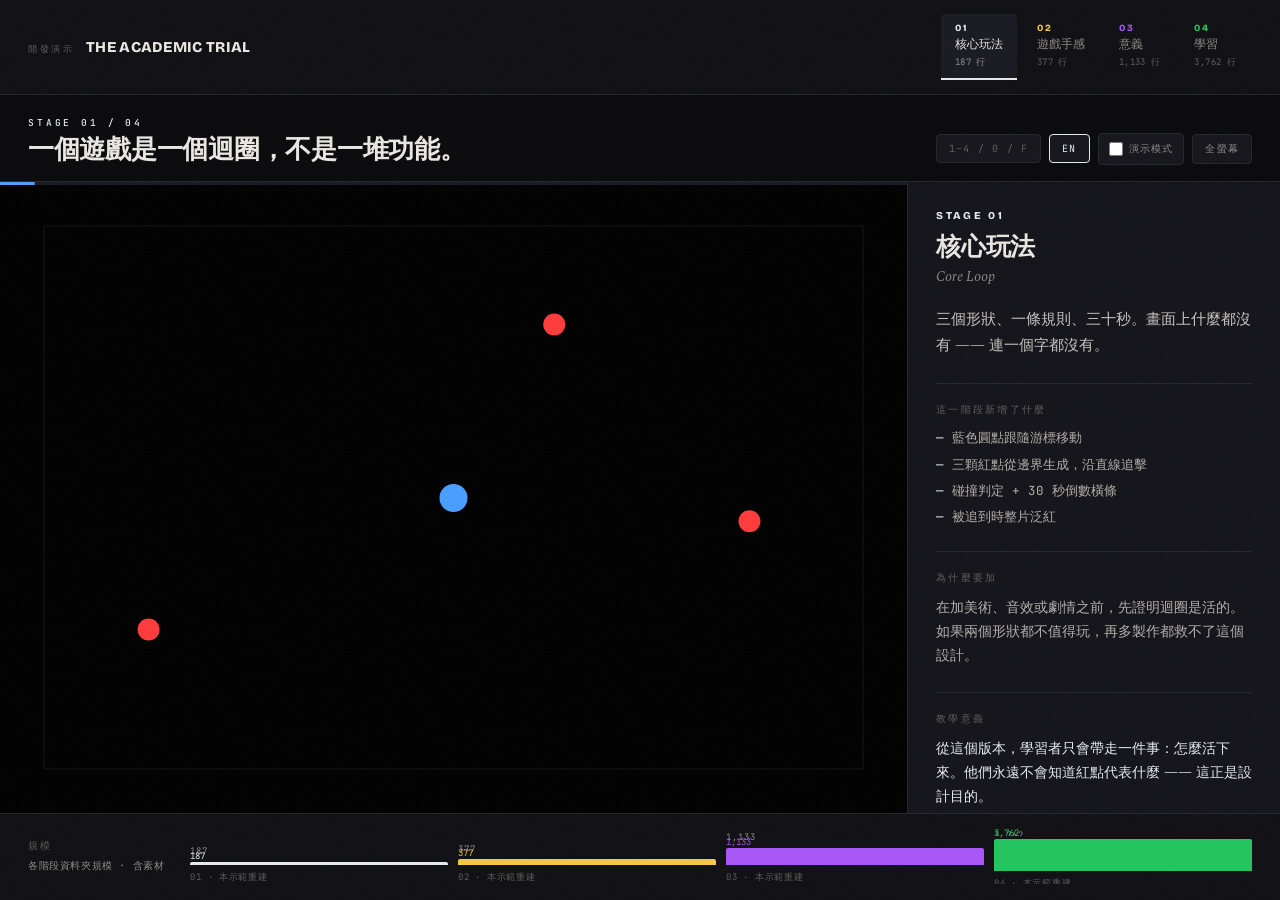
==== index.html @ 314b1584 "v0.9: collectible-free stages 2/3, split debug/demo skip + restart buttons (20260930a)" ====
<!DOCTYPE html>
<html lang="zh-Hant">
<head>
<meta charset="UTF-8">
<meta name="viewport" content="width=device-width, initial-scale=1.0">
<title>THE ACADEMIC TRIAL — 從骨架到課堂 | Demo Game</title>
<link rel="preconnect" href="https://fonts.googleapis.com">
<link rel="preconnect" href="https://fonts.gstatic.com" crossorigin>
<link href="https://fonts.googleapis.com/css2?family=Bricolage+Grotesque:opsz,wght@12..96,400;12..96,600;12..96,800&family=JetBrains+Mono:wght@400;500;700&family=Spectral:ital,wght@0,400;0,500;1,400&display=swap" rel="stylesheet">
<style>
/* ============================================================
   切換器視覺方向：「開發者考古／博物館展覽」
   深炭底 + 顆粒紋理 + 策展標籤式排版。
   每個階段一個強調色，沿用遊戲內既有色（骨白／琥珀／紫／綠），
   讓「階段」和「遊戲本身」在視覺上是同一套語言。
   ============================================================ */
:root{
  --bg:#0a0a0c; --bg2:#101014; --panel:#14141a; --line:#26262e;
  --ink:#e9e7e2; --dim:#8d8b85; --dimmer:#5e5c58;
  --s1:#e8eaed; --s2:#f5c842; --s3:#a855f7; --s4:#22c55e;  --accent:var(--s1);
  --display:"Bricolage Grotesque","Segoe UI",sans-serif;
  --mono:"JetBrains Mono",ui-monospace,Consolas,monospace;
  --serif:"Spectral",Georgia,serif;
}
*{margin:0;padding:0;box-sizing:border-box}
html,body{height:100%}
body{
  background:var(--bg); color:var(--ink);
  font-family:var(--mono); font-size:14px; line-height:1.6;
  overflow:hidden;
  -webkit-font-smoothing:antialiased;
}
/* 顆粒疊層：讓大面積深底不至於死板 */
body::after{
  content:""; position:fixed; inset:0; pointer-events:none; z-index:999; opacity:.035;
  background-image:url("data:image/svg+xml,%3Csvg xmlns='http://www.w3.org/2000/svg' width='200' height='200'%3E%3Cfilter id='n'%3E%3CfeTurbulence type='fractalNoise' baseFrequency='.85' numOctaves='3'/%3E%3C/filter%3E%3Crect width='200' height='200' filter='url(%23n)'/%3E%3C/svg%3E");
}
.shell{display:flex;flex-direction:column;height:100vh}

/* ---------- 頂部版本列 ---------- */
.topbar{
  display:flex;align-items:center;justify-content:space-between;gap:22px;
  padding:12px 28px;border-bottom:1px solid var(--line);background:var(--bg2);
  flex-shrink:0;
}
.topbar .brand{display:flex;align-items:baseline;gap:12px;min-width:0}
.topbar .brand .kicker{font-size:9px;letter-spacing:.28em;color:var(--dimmer);text-transform:uppercase;white-space:nowrap}
.topbar .brand .mark{font-family:var(--display);font-size:15px;font-weight:800;letter-spacing:.02em;white-space:nowrap}

.tabs{display:flex;gap:6px;overflow-x:auto;scrollbar-width:none;padding:2px}
.tabs::-webkit-scrollbar{display:none}
.tab{
  position:relative;flex-shrink:0;background:none;border:0;cursor:pointer;
  border-bottom:2px solid transparent;padding:8px 14px 9px;
  color:var(--dim);font-family:var(--mono);text-align:left;
  transition:color .18s,border-color .18s,background .18s;
  border-radius:4px 4px 0 0;
}
.tab:hover{color:var(--ink);background:#191920}
.tab.on{color:var(--ink);border-bottom-color:var(--c);background:#1a1a22}
.tab .num{
  display:block;font-family:var(--display);font-size:9.5px;font-weight:800;
  letter-spacing:.18em;color:var(--c);
}
.tab .nm{display:block;font-size:12px;font-weight:500;margin-top:2px;white-space:nowrap}
.tab .ln{display:block;font-size:9px;color:var(--dimmer);margin-top:3px;letter-spacing:.04em;white-space:nowrap}
.tab.on .ln{color:var(--dim)}

/* ---------- 主區 ---------- */
main{display:flex;flex-direction:column;min-width:0;overflow:hidden;flex:1;min-height:0}
.masthead{
  display:flex;align-items:flex-end;justify-content:space-between;gap:20px;
  padding:20px 28px 16px;border-bottom:1px solid var(--line);
}
.masthead .eyebrow{font-size:9.5px;letter-spacing:.3em;color:var(--accent);text-transform:uppercase;font-weight:500}
.masthead h1{font-family:var(--display);font-size:26px;font-weight:800;letter-spacing:-.01em;margin-top:6px;line-height:1.1}
.masthead h1 em{font-style:normal;color:var(--accent)}
.masthead .tools{display:flex;gap:8px;align-items:center;flex-shrink:0}
.tbtn{
  background:#16161c;border:1px solid var(--line);color:var(--dim);
  font-family:var(--mono);font-size:10px;letter-spacing:.12em;text-transform:uppercase;
  padding:7px 12px;border-radius:4px;cursor:pointer;transition:.16s;
}
.tbtn:hover{color:var(--ink);border-color:#3a3a46;background:#1c1c24}
.tbtn.lang{color:var(--accent);border-color:var(--accent)30}
.tbtn.keys{color:var(--dimmer);cursor:default}

/* ---------- 舞台 ---------- */
.stagewrap{flex:1;display:grid;grid-template-columns:1fr 372px;min-height:0}
.viewport{
  position:relative;background:#000;border-right:1px solid var(--line);
  min-width:0; min-height:0;
}
.viewport iframe{width:100%;height:100%;border:0;display:block;background:#000}
.viewport .cover{
  position:absolute;inset:0;display:flex;align-items:center;justify-content:center;
  background:var(--bg);color:var(--dimmer);font-size:11px;letter-spacing:.2em;
  text-transform:uppercase;transition:opacity .3s;
}
.viewport .cover.hide{opacity:0;pointer-events:none}
.viewport .cover.tip{pointer-events:none;opacity:.96}

/* ---------- 策展標籤 ---------- */
.notes{padding:26px 28px;overflow-y:auto;background:var(--panel)}
.notes .idx{font-family:var(--display);font-size:10.5px;font-weight:800;letter-spacing:.26em;color:var(--accent)}
.notes h2{font-family:var(--display);font-size:25px;font-weight:800;letter-spacing:-.01em;margin-top:8px;line-height:1.15}
.notes .zhname{font-family:var(--serif);font-size:14px;color:var(--dim);margin-top:5px;font-style:italic}
.notes .lede{font-family:var(--serif);font-size:15px;line-height:1.75;color:#c8c5be;margin-top:18px}

.block{margin-top:24px;padding-top:18px;border-top:1px solid var(--line)}
.block .h{font-size:9.5px;letter-spacing:.24em;color:var(--dimmer);text-transform:uppercase;margin-bottom:10px}
.block ul{list-style:none}
.block li{
  font-size:12.5px;line-height:1.7;color:#b3b0a9;padding-left:16px;position:relative;margin-bottom:5px;
}
.block li::before{content:"—";position:absolute;left:0;color:var(--accent)}
.block p{font-family:var(--serif);font-size:13.5px;line-height:1.8;color:#b3b0a9}
.block p.lesson{color:var(--accent)}
.gap{color:#c9a0a0}
.gap b{color:#e08a8a;font-weight:600}

.metrics{display:grid;grid-template-columns:repeat(2,1fr);gap:1px;background:var(--line);border:1px solid var(--line);border-radius:5px;overflow:hidden}
.metric{background:#111133;padding:12px 14px}
.metric .v{font-family:var(--display);font-size:21px;font-weight:800;color:var(--ink);line-height:1}
.metric .l{font-size:9px;letter-spacing:.16em;color:var(--dimmer);text-transform:uppercase;margin-top:5px}
.metric.accent .v{color:var(--accent)}

/* ---------- 成長曲線 ---------- */
.growth{
  border-top:1px solid var(--line);background:var(--bg2);
  padding:14px 28px 16px;display:flex;align-items:center;gap:26px;flex-shrink:0;
}
.growth .cap{font-size:9.5px;letter-spacing:.24em;color:var(--dimmer);text-transform:uppercase;flex-shrink:0;line-height:1.7}
.growth .cap b{display:block;color:var(--dim);letter-spacing:.06em;text-transform:none;font-size:10px;font-weight:400;margin-top:3px}
.bars{flex:1;display:flex;gap:10px;align-items:flex-end;height:56px;min-width:0}
.bar-col{flex:1;display:flex;flex-direction:column;justify-content:flex-end;height:100%;min-width:0}
.bar-col .n{font-size:9px;color:var(--dim);letter-spacing:.1em;margin-bottom:3px;white-space:nowrap;overflow:hidden;text-overflow:ellipsis}
.bar-col .b{height:0;background:var(--c);border-radius:2px 2px 0 0;transition:height 1.1s cubic-bezier(.2,.9,.3,1);position:relative}
.bar-col .b::after{content:attr(data-v);position:absolute;top:-13px;left:0;font-size:9px;color:var(--c);white-space:nowrap}
.bar-col .l{font-size:9px;color:var(--dimmer);margin-top:5px;letter-spacing:.08em;white-space:nowrap;overflow:hidden;text-overflow:ellipsis}

/* ---------- 響應式 ---------- */
@media(max-width:1180px){
  .stagewrap{grid-template-columns:1fr}
  .notes{border-top:1px solid var(--line);max-height:44vh}
  .viewport{border-right:0;border-bottom:1px solid var(--line)}
}
@media(max-width:860px){
  .topbar{flex-direction:column;align-items:stretch;gap:10px;padding:10px 18px}
  .tabs{padding-bottom:4px}
  .tab{padding:7px 11px 8px}
  .tab .ln{display:none}
  .masthead{padding:16px 18px 12px}
  .masthead h1{font-size:19px}
  .notes{padding:20px 18px}
  .growth{display:none}
}
</style>
</head>
<body>
<div class="shell">

  <div class="topbar">
    <div class="brand">
      <span class="kicker" data-i18n="brandKicker">Development Demo</span>
      <span class="mark">THE ACADEMIC TRIAL</span>
    </div>
    <nav class="tabs" id="tabs"></nav>
  </div>

  <main>
    <div class="masthead">
      <div>
        <div class="eyebrow" id="eyebrow">Stage 01</div>
        <h1 id="headline">—</h1>
      </div>
      <div class="tools">
        <button class="tbtn keys" id="btnKeys" type="button">1–4 / 0 / F</button>
        <button class="tbtn lang" id="btnLang">EN</button>
        <label class="tbtn" style="cursor:pointer;display:flex;align-items:center;gap:6px;padding:7px 10px;">
          <input type="checkbox" id="demoSkipToggle" style="width:14px;height:14px;accent-color:var(--accent);">
          <span style="font-size:10px;letter-spacing:.12em;text-transform:uppercase;color:var(--dim);">演示模式</span>
        </label>
        <button class="tbtn" id="btnFull" data-i18n="btnFull">全螢幕</button>
      </div>
    </div>

    <div class="stagewrap">
      <div class="viewport">
        <iframe id="frame" title="stage" allow="autoplay"></iframe>
        <div class="cover" id="cover">loading</div>
      </div>
      <aside class="notes" id="notes"></aside>
    </div>

    <div class="growth">
      <div class="cap"><span data-i18n="growthCap">規模</span><b id="growthSub">各階段資料夾規模</b></div>
      <div class="bars" id="bars"></div>
    </div>
  </main>
</div>

<script>
'use strict';

/* =======================================================================
   內容資料
   每個階段的程式碼行數、檔案數、資產量都是實際量測出來的，不是估計值。
   ======================================================================= */
const STAGES = [
  {
    id:'s1', num:'01', color:'var(--s1)',
    en:{ name:'Core Loop', zh:'核心玩法', head:'A game is a loop, not a pile of features.',
      lede:'Three shapes, one rule, thirty seconds. Nothing else is on screen — not even a word.',
      added:['A blue dot that follows your cursor','Three red dots that spawn at the edges and chase in straight lines','Collision detection and a 30-second countdown bar','A full-screen red flash when you get caught'],
      why:'Before you add art, audio or story, prove the loop is alive. Two shapes must already be worth playing, or no amount of production will save the design.',
      lesson:'From this version a learner takes away exactly one thing: how to stay alive. They never find out what the red dots stand for — and that is the whole point of the design.',
      absent:'Every word, image, sound, story, score and explanation is deliberately missing.' },
    zh:{ name:'核心玩法', zh:'Core Loop', head:'一個遊戲是一個迴圈，不是一堆功能。',
      lede:'三個形狀、一條規則、三十秒。畫面上什麼都沒有 —— 連一個字都沒有。',
      added:['藍色圓點跟隨游標移動','三顆紅點從邊界生成，沿直線追擊','碰撞判定 + 30 秒倒數橫條','被追到時整片泛紅'],
      why:'在加美術、音效或劇情之前，先證明迴圈是活的。如果兩個形狀都不值得玩，再多製作都救不了這個設計。',
      lesson:'從這個版本，學習者只會帶走一件事：怎麼活下來。他們永遠不會知道紅點代表什麼 —— 這正是設計目的。',
      absent:'所有文字、圖片、音效、劇情、分數與解釋，都是刻意拿掉的。' },
    lines:187, files:1, assets:'0', weights:'0 bytes',
  },
  {
    id:'s2', num:'02', color:'var(--s2)',
    en:{ name:'Game Feel', zh:'遊戲手感', head:'More stakes. Different feeling.',
      lede:'The chase itself is unchanged. What arrived with the polish is the consequence: a bar you can lose, damage that differs, and sources worth running for.',
      added:['11 real sprites, including a two-frame walk cycle at 10 fps','Particle bursts, screen shake, and hit-stop (the single biggest win)','Red damage numbers, movement afterimages, invincibility blink','A losing condition: four enemy types with different speed and damage','Collectibles, score, and a life bar that empties','A threat ring per enemy — colour means danger, not identity','Sound effects synthesised live in WebAudio — zero audio files'],
      why:'Feedback is the difference between a working program and a game. This stage exists to isolate it, so the audience can feel exactly what it buys.',
      lesson:'The four enemies differ in speed and damage, and the ring around each one tells you how much punishment it costs — but never what it is. Severity is a mechanic; identity is the next stage.',
      absent:'Still no story, no roles, no skills, no tooltips, no teaching text. The life bar is deliberately not called INTEGRITY: that word belongs to Stage 3.' },
    zh:{ name:'遊戲手感', zh:'Game Feel', head:'多了輸贏，感覺不同。',
      lede:'追逐本身沒變。跟著手感一起來的是「後果」：一條會輸的條、不同的傷害值，以及值得去撿的來源。',
      added:['11 張真實 sprite，含 10fps 兩幀走路循環','粒子爆發、震屏、受擊定格（影響最大的一項）','紅色傷害數字、移動殘影、無敵閃爍','新增失敗條件：四種敵人，速度與傷害各不相同','收集物、分數，以及會歸零的生命條','每個敵人帶一圈威脅環 —— 顏色代表危險度，不代表身分','WebAudio 即時合成音效 —— 零音檔'],
      why:'回饋是「能跑的程式」和「一個遊戲」之間的距離。這個階段專門把它 isolation 出來，讓觀眾親身體會它買到了什麼。',
      lesson:'四種敵人的速度與傷害都不同，敵人身邊那一圈顏色告訴你它有多痛 —— 但不告訴你那 是什麼。嚴重度是機制；身分留給下一個階段。',
      absent:'仍然沒有劇情、角色、技能、tooltip、教學文字。生命條刻意不叫 INTEGRITY：那個詞屬於 Stage 3。' },
    lines:377, files:12, assets:'11 images', weights:'3.1 MB',
  },
  {
    id:'s3', num:'03', color:'var(--s3)',
    en:{ name:'Meaning', zh:'意義', head:'Now the chase is about something.',
      lede:'The loop is untouched. What changed is that everything in it now points at a real-world behaviour.',
      added:['Click-through cutscenes and a title screen','Four assignments, four backgrounds, and a procedural score per level','Enemies given real names — and, more importantly, real behaviours','A permanent name tag over every enemy, so the label is never guesswork','A live essay panel that fills as you play','A plain level-clear card with no grade on it'],
      why:'A game needs an object. Here the four enemies stop being shapes and become four specific violations a university student actually has to face.',
      lesson:'This is the core of the design. Each enemy’s movement is a physical metaphor for the violation it represents: PLAGIARISM chases you, AI BLOB inflates if ignored, ESSAY MILL shoots from range, FAKE SOURCE wears a disguise. You get the name free — what you do with it is the next stage. A disguised FAKE SOURCE shows no name, because the disguise is the whole mechanic.',
      absent:'Deliberately withheld for the next stage: any choice the player gets to make. No roles, no skill cards, no skill effects, no grade formula, no grades or feedback comments, no result screen, no reflection questions, no CSV export.' },
    zh:{ name:'意義', zh:'Meaning', head:'這場追逐，終於在指涉某件事。',
      lede:'迴圈本身完全沒動。改變的是：裡面每一個東西都開始指向一個真實世界行為。',
      added:['可點擊的過場動畫與標題畫面','四份作業、四張背景、每關程序化生成的配樂','敵人有了正式名字 —— 更重要的是，有了正式行為','每隻敵人頭上都有常駐名牌，名字不用靠猜','隨遊戲即時填寫的論文面板','一張刻意不顯示等第的過場卡'],
      why:'遊戲需要一個對象。在這裡，四種敵人不再只是形狀，而成為大學生真正要面對的四種違規行為。',
      lesson:'這是整個設計的核心。每個敵人的移動方式都是它所代表違規行為的物理隱喻：PLAGIARISM 直接追你、AI BLOB 不理它就膨脹、ESSAY MILL 遠程射擊、FAKE SOURCE 偽裝成來源。這個階段把名字直接交給你；拿名字怎麼做，是下一個階段的事。偽裝中的 FAKE SOURCE 不顯示名牌 —— 因為偽裝本身就是機制。',
      absent:'刻意留給下一階段：任何「讓玩家做選擇」的東西。沒有角色、沒有技能卡、沒有技能效果、沒有評分公式、沒有等第與評語、沒有結算畫面、沒有反思問題、沒有 CSV 匯出。' },
    lines:1133, files:7, assets:'27 images', weights:'22.0 MB',
  },
  {
    id:'s4', num:'04', color:'var(--s4)',
    en:{ name:'Learning', zh:'學習', head:'Every layer above becomes a channel for teaching.',
      lede:'This is academic-trial-V21, the shipped game. Not one line of its logic has been altered.',
      added:['Hover tooltips: what happened, why it is wrong, what it costs you','Four skill cards, each with a real gameplay effect you can feel','A grade formula combining integrity and sources','Result screen, grade history, reflection questions','CSV export, LMS login, and Google Analytics'],
      why:'Skills exist to make players want to read. The card is the reward, the gameplay advantage is the hook, the learning is what the player came for.',
      lesson:'This closes the loop. Level 1 of the real game is a deliberate re-enactment of Stage 1 — arriving unprepared, knowing nothing, being overwhelmed. The student starts exactly where the design demo did.',
      absent:'Nothing is withheld here. This is the final artefact. One deviation from V21: the login fields arrive pre-filled so a class can get in with one click. The real login, its validation and the CSV record are unchanged.' },
    zh:{ name:'學習', zh:'Learning', head:'上面每一層，都變成了教學的通道。',
      lede:'這就是 academic-trial-V21 正式版。它的邏輯一行都沒有改動。',
      added:['hover tooltip：發生了什麼、為什麼是錯的、後果是什麼','四張技能卡，每張都有可感知的實際遊戲效果','結合誠信值與來源的評分公式','結算畫面、成績歷程、反思問題','CSV 匯出、LMS 登入與 Google Analytics'],
      why:'技能的存在是為了讓玩家「想讀字」。卡片是獎賞，遊戲優勢是誘因，學習才是玩家真正想要的東西。',
      lesson:'這裡形成閉環。正式版的 Level 1 是一次刻意重演的 Stage 1 —— 準備不足、什麼都不知道、被壓倒。學習者的起點，和這個設計示範的起點完全一樣。',
      absent:'這裡不再保留任何東西。這是最終成品。與 V21 唯一的差異：登入欄位已預填示範值，讓課堂能一鍵進入。原本的登入流程、驗證與 CSV 記錄完全沒動。' },
    lines:3762, files:6, assets:'27 images', weights:'22.2 MB',
  },
];
// ★ 快取版本號：每個前端的 js/css 一改就要同步更新這裡（AGENTS.md 規定）。
//   版本格式 {YYYYMMDD}{序號}，同日每次改動遞增。
const BUILD = '20260930a';
const PATH = {
  s1:'stages/01-core-loop/index.html',
  s2:'stages/02-game-feel/index.html',
  s3:'stages/03-meaning/index.html',
  s4:'stages/04-learning/index.html',
};
// 給 iframe 加上版本參數，避免改了 stage 卻仍載入瀏覽器快取裡的舊 index.html
const bust = p => p + '?v=' + BUILD;

let lang = 'zh-Hant';
let current = 's1';
let loadedSrc = null;

/* ---------------- 渲染 ---------------- */
const $ = id => document.getElementById(id);
const t = s => lang === 'zh-Hant' ? s.zh : s.en;

function renderTabs(){
  $('tabs').innerHTML = STAGES.map(s => `
    <button class="tab ${s.id===current?'on':''}" style="--c:${s.color}" data-id="${s.id}">
      <span class="num">${s.num}</span>
      <span class="nm">${t(s).name}</span>
      <span class="ln">${s.lines.toLocaleString()} ${lang==='zh-Hant'?'行':'lines'}</span>
    </button>`).join('');
  document.querySelectorAll('.tab').forEach(b =>
    b.onclick = () => select(b.dataset.id));
}

function renderNotes(s){
  const d = t(s);
  $('eyebrow').textContent = `Stage ${s.num} / 04`;
  $('headline').innerHTML = lang==='zh-Hant'
    ? esc(d.head) : esc(d.head);

  const absentLabel = lang==='zh-Hant' ? '刻意沒有' : 'Deliberately absent';
  const addedLabel  = lang==='zh-Hant' ? '這一階段新增了什麼' : 'What this stage adds';
  const whyLabel    = lang==='zh-Hant' ? '為什麼要加' : 'Why';
  const lessonLabel = lang==='zh-Hant' ? '教學意義' : 'The teaching point';
  const statsLabel  = lang==='zh-Hant' ? '規模' : 'Size';
  const startLabel  = lang==='zh-Hant' ? '開始' : 'Start';

  const m = [
    [s.lines.toLocaleString(), lang==='zh-Hant'?'行（含素材）':'lines incl. assets'],
    [s.files, lang==='zh-Hant'?'個檔案':'files'],
    [s.assets, lang==='zh-Hant'?'美術資產':'art assets'],
    [s.weights, lang==='zh-Hant'?'素材體積':'asset weight'],
  ];

  $('notes').innerHTML = `
    <div class="idx">STAGE ${s.num}</div>
    <h2>${esc(d.name)}</h2>
    <div class="zhname">${esc(d.zh)}</div>
    <p class="lede">${esc(d.lede)}</p>

    <div class="block">
      <div class="h">${addedLabel}</div>
      <ul>${d.added.map(x=>`<li>${esc(x)}</li>`).join('')}</ul>
    </div>

    <div class="block">
      <div class="h">${whyLabel}</div>
      <p>${esc(d.why)}</p>
    </div>

    <div class="block">
      <div class="h">${lessonLabel}</div>
      <p class="lesson">${esc(d.lesson)}</p>
    </div>

    <div class="block gap">
      <div class="h">${absentLabel}</div>
      <p>${esc(d.absent)}</p>
    </div>

    <div class="block">
      <div class="h">${statsLabel}</div>
      <div class="metrics">
        ${m.map(([v,l],i)=>`<div class="metric ${i===0?'accent':''}"><div class="v">${esc(String(v))}</div><div class="l">${esc(l)}</div></div>`).join('')}
      </div>
    </div>
  `;
}

function renderBars(){
  const data = STAGES.map(s=>({n:s.num, l:s.lines, c:s.color, lb: lang==='zh-Hant'?'本示範重建':'reconstruction'}));
  const max = Math.max(...data.map(d=>d.l));
  $('bars').innerHTML = data.map(d=>`
    <div class="bar-col" style="--c:${d.c}">
      <div class="n">${d.l.toLocaleString()}</div>
      <div class="b" data-h="${(d.l/max*100).toFixed(1)}" data-v="${d.l.toLocaleString()}"></div>
      <div class="l">${d.n} · ${d.lb}</div>
    </div>`).join('');
  requestAnimationFrame(()=>requestAnimationFrame(()=>{
    document.querySelectorAll('.bar-col .b').forEach(b=> b.style.height = b.dataset.h + '%');
  }));
}

function esc(s){ return String(s).replace(/[&<>"]/g, c => ({'&':'&amp;','<':'&lt;','>':'&gt;','"':'&quot;'}[c])); }

/* ---------------- 舞台載入 ---------------- */
function show(src){
  $('cover').classList.remove('hide');
  $('cover').textContent = 'loading';
  const f = $('frame');
  if (src === loadedSrc) { $('cover').classList.add('hide'); return; }
  loadedSrc = src;
  f.onload = () => setTimeout(() => $('cover').classList.add('hide'), 120);
  const skip = $('demoSkipToggle').checked ? '&skip=1' : '';
  f.src = bust(src) + skip;
}

function select(id){
  current = id;
  const s = STAGES.find(x=>x.id===id);
  document.documentElement.style.setProperty('--accent', s.color);
  renderTabs(); renderNotes(s); renderBars();
  show(PATH[s.id]);
}

function applyLang(){
  $('btnLang').textContent = lang === 'zh-Hant' ? 'EN' : '中文';
  document.documentElement.lang = lang;
  document.querySelectorAll('[data-i18n]').forEach(el=>{
    const k = el.dataset.i18n;
    const m = { brandKicker:['Development Demo','開發演示'],
      btnFull:['Fullscreen','全螢幕'],
      growthCap:['Scale','規模'] };
    if (m[k]) el.textContent = lang === 'zh-Hant' ? m[k][1] : m[k][0];
  });
  $('growthSub').textContent = lang==='zh-Hant' ? '各階段資料夾規模 · 含素材' : 'Project size per stage · assets included';
  select(current);
}

// 只切換語言後重新套用。init() 必須呼叫 applyLang() 而不是這個函式，
// 否則頁面一載入就會把預設語言翻掉。
function toggleLang(){
  lang = lang === 'zh-Hant' ? 'en' : 'zh-Hant';
  applyLang();
}

$('btnLang').onclick = toggleLang;

function applyDemoSkip(){
  const f = $('frame');
  if (!f) return;
  const base = f.src.split('?')[0].split('&')[0];
  const skip = $('demoSkipToggle').checked ? '&skip=1' : '';
  f.src = base + '?v=' + BUILD + skip;
  try { localStorage.setItem('academic_demo_skip', $('demoSkipToggle').checked ? '1' : '0'); } catch (e) {}
}
$('demoSkipToggle').addEventListener('change', applyDemoSkip);

$('btnFull').onclick = () => {
  if (document.fullscreenElement) document.exitFullscreen();
  else document.documentElement.requestFullscreen();
};
window.addEventListener('keydown', e => {
  if (e.key >= '1' && e.key <= '4') select('s'+e.key);
  if (e.key === 'f' || e.key === 'F') $('btnFull').click();
    // 舞台是放在 iframe 裡的，而 iframe 必須先取得焦點才收得到鍵盤事件。
    // 觀眾常常在還沒點進遊戲前就按空白鍵，結果什麼都沒發生、以為是當機。
    // 這裡把空白鍵／Enter 轉送進 iframe，不必先點。
    //
    // ★ 但用 file:// 直接開啟 HTML 時，瀏覽器會把每個檔案視為不同來源
    //   （origin 為 null），父頁面碰不到 iframe 的 contentWindow，
    //   dispatchEvent 會丟 SecurityError。捕捉它並提示點一下遊戲區，
    //   避免觀眾按了鍵卻看到紅色錯誤訊息。
    if (e.key === ' ' || e.key === 'Spacebar' || e.key === 'Enter') {
      const f = $('frame'), w = f && f.contentWindow;
      if (!w) return;
      try {
        w.dispatchEvent(new KeyboardEvent('keydown', { key: e.key, bubbles: true }));
      } catch (err) {
        if (f.dataset.tipShown) return;
        f.dataset.tipShown = '1';
        const c = $('cover');
        c.textContent = '點一下遊戲區，空白鍵／Enter 才會生效';
        c.classList.remove('hide');
        c.classList.add('tip');           // 不阻擋點擊
        setTimeout(() => { c.classList.add('hide'); c.classList.remove('tip'); }, 2600);
      }
    }
  });


applyLang();   // 載入時套用預設語言（繁體中文），不做切換
</script>
</body>
</html>
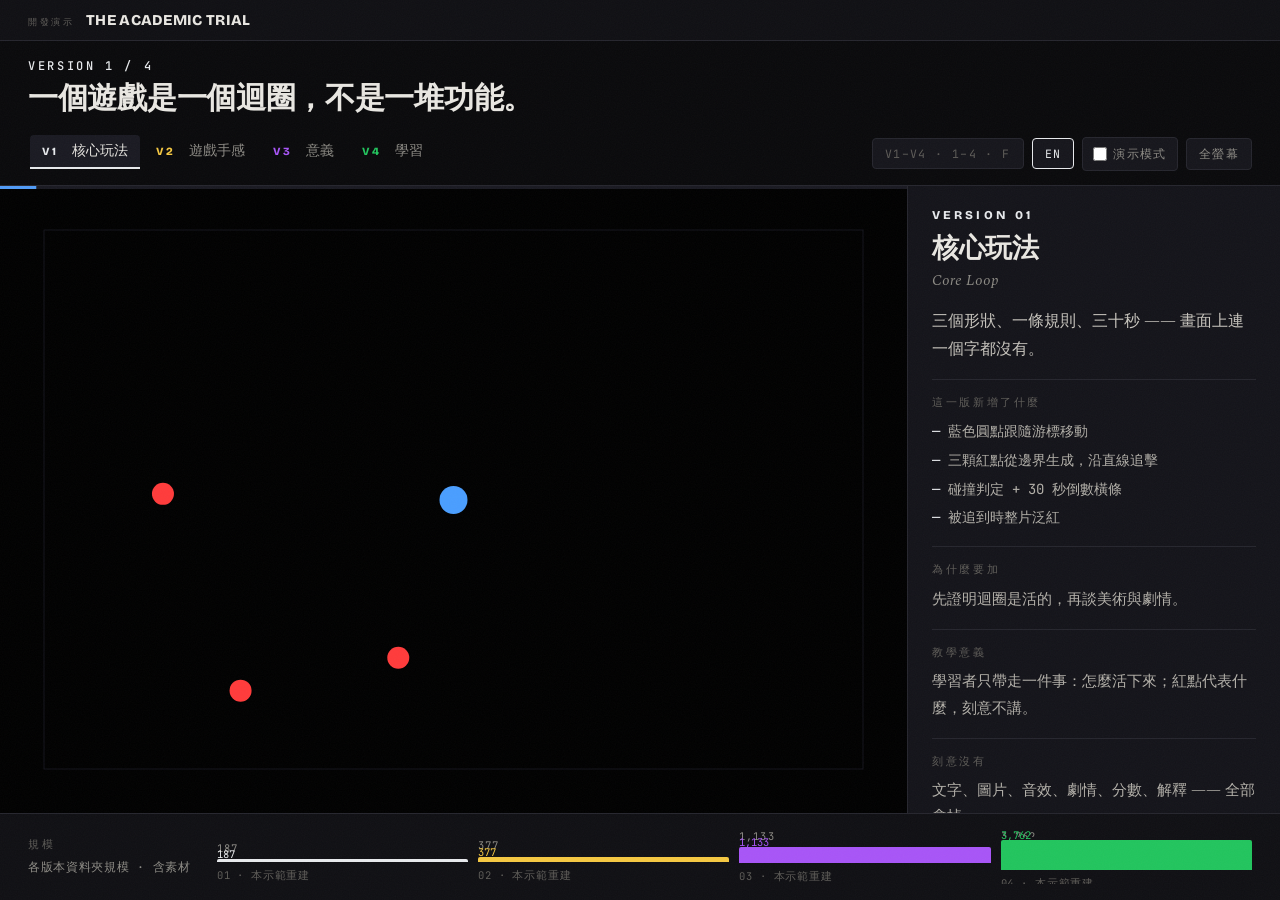
==== commit 6268c181: "v0.11: UI/UX revamp for demo page - Compress header: topbar only brand, tabs inline with headline (m" ====
--- a/index.html
+++ b/index.html
@@ -26,7 +26,7 @@
 html,body{height:100%}
 body{
   background:var(--bg); color:var(--ink);
-  font-family:var(--mono); font-size:14px; line-height:1.6;
+  font-family:var(--mono); font-size:16px; line-height:1.6;
   overflow:hidden;
   -webkit-font-smoothing:antialiased;
 }
@@ -40,18 +40,18 @@
 /* ---------- 頂部版本列 ---------- */
 .topbar{
   display:flex;align-items:center;justify-content:space-between;gap:22px;
-  padding:12px 28px;border-bottom:1px solid var(--line);background:var(--bg2);
+  padding:8px 28px;border-bottom:1px solid var(--line);background:var(--bg2);
   flex-shrink:0;
 }
 .topbar .brand{display:flex;align-items:baseline;gap:12px;min-width:0}
 .topbar .brand .kicker{font-size:9px;letter-spacing:.28em;color:var(--dimmer);text-transform:uppercase;white-space:nowrap}
 .topbar .brand .mark{font-family:var(--display);font-size:15px;font-weight:800;letter-spacing:.02em;white-space:nowrap}
 
-.tabs{display:flex;gap:6px;overflow-x:auto;scrollbar-width:none;padding:2px}
+.tabs{display:flex;gap:4px;overflow-x:auto;scrollbar-width:none;padding:2px}
 .tabs::-webkit-scrollbar{display:none}
 .tab{
   position:relative;flex-shrink:0;background:none;border:0;cursor:pointer;
-  border-bottom:2px solid transparent;padding:8px 14px 9px;
+  border-bottom:2px solid transparent;padding:6px 12px 7px;
   color:var(--dim);font-family:var(--mono);text-align:left;
   transition:color .18s,border-color .18s,background .18s;
   border-radius:4px 4px 0 0;
@@ -59,26 +59,27 @@
 .tab:hover{color:var(--ink);background:#191920}
 .tab.on{color:var(--ink);border-bottom-color:var(--c);background:#1a1a22}
 .tab .num{
-  display:block;font-family:var(--display);font-size:9.5px;font-weight:800;
-  letter-spacing:.18em;color:var(--c);
-}
-.tab .nm{display:block;font-size:12px;font-weight:500;margin-top:2px;white-space:nowrap}
-.tab .ln{display:block;font-size:9px;color:var(--dimmer);margin-top:3px;letter-spacing:.04em;white-space:nowrap}
-.tab.on .ln{color:var(--dim)}
+  display:inline;font-family:var(--display);font-size:11px;font-weight:800;
+  letter-spacing:.14em;color:var(--c);margin-right:7px;
+}
+.tab .nm{display:inline;font-size:13.5px;font-weight:500;white-space:nowrap}
+.tab .ln{display:none}
 
 /* ---------- 主區 ---------- */
 main{display:flex;flex-direction:column;min-width:0;overflow:hidden;flex:1;min-height:0}
 .masthead{
   display:flex;align-items:flex-end;justify-content:space-between;gap:20px;
-  padding:20px 28px 16px;border-bottom:1px solid var(--line);
-}
-.masthead .eyebrow{font-size:9.5px;letter-spacing:.3em;color:var(--accent);text-transform:uppercase;font-weight:500}
-.masthead h1{font-family:var(--display);font-size:26px;font-weight:800;letter-spacing:-.01em;margin-top:6px;line-height:1.1}
+  padding:16px 28px 14px;border-bottom:1px solid var(--line);
+}
+.mh-main{display:flex;flex-direction:column;min-width:0}
+.mh-row{display:flex;align-items:center;gap:18px;flex-wrap:wrap;min-width:0}
+.masthead .eyebrow{font-size:12px;letter-spacing:.22em;color:var(--accent);text-transform:uppercase;font-weight:500}
+.masthead h1{font-family:var(--display);font-size:30px;font-weight:800;letter-spacing:-.01em;margin-top:6px;line-height:1.1}
 .masthead h1 em{font-style:normal;color:var(--accent)}
 .masthead .tools{display:flex;gap:8px;align-items:center;flex-shrink:0}
 .tbtn{
   background:#16161c;border:1px solid var(--line);color:var(--dim);
-  font-family:var(--mono);font-size:10px;letter-spacing:.12em;text-transform:uppercase;
+  font-family:var(--mono);font-size:11.5px;letter-spacing:.12em;text-transform:uppercase;
   padding:7px 12px;border-radius:4px;cursor:pointer;transition:.16s;
 }
 .tbtn:hover{color:var(--ink);border-color:#3a3a46;background:#1c1c24}
@@ -101,28 +102,28 @@
 .viewport .cover.tip{pointer-events:none;opacity:.96}
 
 /* ---------- 策展標籤 ---------- */
-.notes{padding:26px 28px;overflow-y:auto;background:var(--panel)}
-.notes .idx{font-family:var(--display);font-size:10.5px;font-weight:800;letter-spacing:.26em;color:var(--accent)}
-.notes h2{font-family:var(--display);font-size:25px;font-weight:800;letter-spacing:-.01em;margin-top:8px;line-height:1.15}
-.notes .zhname{font-family:var(--serif);font-size:14px;color:var(--dim);margin-top:5px;font-style:italic}
-.notes .lede{font-family:var(--serif);font-size:15px;line-height:1.75;color:#c8c5be;margin-top:18px}
-
-.block{margin-top:24px;padding-top:18px;border-top:1px solid var(--line)}
-.block .h{font-size:9.5px;letter-spacing:.24em;color:var(--dimmer);text-transform:uppercase;margin-bottom:10px}
+.notes{padding:20px 24px;overflow-y:auto;background:var(--panel)}
+.notes .idx{font-family:var(--display);font-size:12px;font-weight:800;letter-spacing:.26em;color:var(--accent)}
+.notes h2{font-family:var(--display);font-size:27px;font-weight:800;letter-spacing:-.01em;margin-top:8px;line-height:1.15}
+.notes .zhname{font-family:var(--serif);font-size:15px;color:var(--dim);margin-top:5px;font-style:italic}
+.notes .lede{font-family:var(--serif);font-size:16px;line-height:1.75;color:#c8c5be;margin-top:14px;display:-webkit-box;-webkit-line-clamp:3;-webkit-box-orient:vertical;overflow:hidden}
+
+.block{margin-top:16px;padding-top:14px;border-top:1px solid var(--line)}
+.block .h{font-size:11px;letter-spacing:.24em;color:var(--dimmer);text-transform:uppercase;margin-bottom:8px}
 .block ul{list-style:none}
 .block li{
-  font-size:12.5px;line-height:1.7;color:#b3b0a9;padding-left:16px;position:relative;margin-bottom:5px;
+  font-size:14px;line-height:1.7;color:#b3b0a9;padding-left:16px;position:relative;margin-bottom:5px;
 }
 .block li::before{content:"—";position:absolute;left:0;color:var(--accent)}
-.block p{font-family:var(--serif);font-size:13.5px;line-height:1.8;color:#b3b0a9}
-.block p.lesson{color:var(--accent)}
+.block p{font-family:var(--serif);font-size:14.5px;line-height:1.8;color:#b3b0a9;display:-webkit-box;-webkit-line-clamp:4;-webkit-box-orient:vertical;overflow:hidden}
+.block li.lesson{color:var(--accent)}
 .gap{color:#c9a0a0}
 .gap b{color:#e08a8a;font-weight:600}
 
 .metrics{display:grid;grid-template-columns:repeat(2,1fr);gap:1px;background:var(--line);border:1px solid var(--line);border-radius:5px;overflow:hidden}
 .metric{background:#111133;padding:12px 14px}
-.metric .v{font-family:var(--display);font-size:21px;font-weight:800;color:var(--ink);line-height:1}
-.metric .l{font-size:9px;letter-spacing:.16em;color:var(--dimmer);text-transform:uppercase;margin-top:5px}
+.metric .v{font-family:var(--display);font-size:23px;font-weight:800;color:var(--ink);line-height:1}
+.metric .l{font-size:10.5px;letter-spacing:.16em;color:var(--dimmer);text-transform:uppercase;margin-top:5px}
 .metric.accent .v{color:var(--accent)}
 
 /* ---------- 成長曲線 ---------- */
@@ -130,14 +131,14 @@
   border-top:1px solid var(--line);background:var(--bg2);
   padding:14px 28px 16px;display:flex;align-items:center;gap:26px;flex-shrink:0;
 }
-.growth .cap{font-size:9.5px;letter-spacing:.24em;color:var(--dimmer);text-transform:uppercase;flex-shrink:0;line-height:1.7}
-.growth .cap b{display:block;color:var(--dim);letter-spacing:.06em;text-transform:none;font-size:10px;font-weight:400;margin-top:3px}
+.growth .cap{font-size:11px;letter-spacing:.24em;color:var(--dimmer);text-transform:uppercase;flex-shrink:0;line-height:1.7}
+.growth .cap b{display:block;color:var(--dim);letter-spacing:.06em;text-transform:none;font-size:11.5px;font-weight:400;margin-top:3px}
 .bars{flex:1;display:flex;gap:10px;align-items:flex-end;height:56px;min-width:0}
 .bar-col{flex:1;display:flex;flex-direction:column;justify-content:flex-end;height:100%;min-width:0}
-.bar-col .n{font-size:9px;color:var(--dim);letter-spacing:.1em;margin-bottom:3px;white-space:nowrap;overflow:hidden;text-overflow:ellipsis}
+.bar-col .n{font-size:10.5px;color:var(--dim);letter-spacing:.1em;margin-bottom:3px;white-space:nowrap;overflow:hidden;text-overflow:ellipsis}
 .bar-col .b{height:0;background:var(--c);border-radius:2px 2px 0 0;transition:height 1.1s cubic-bezier(.2,.9,.3,1);position:relative}
-.bar-col .b::after{content:attr(data-v);position:absolute;top:-13px;left:0;font-size:9px;color:var(--c);white-space:nowrap}
-.bar-col .l{font-size:9px;color:var(--dimmer);margin-top:5px;letter-spacing:.08em;white-space:nowrap;overflow:hidden;text-overflow:ellipsis}
+.bar-col .b::after{content:attr(data-v);position:absolute;top:-13px;left:0;font-size:10.5px;color:var(--c);white-space:nowrap}
+.bar-col .l{font-size:10.5px;color:var(--dimmer);margin-top:5px;letter-spacing:.08em;white-space:nowrap;overflow:hidden;text-overflow:ellipsis}
 
 /* ---------- 響應式 ---------- */
 @media(max-width:1180px){
@@ -146,12 +147,9 @@
   .viewport{border-right:0;border-bottom:1px solid var(--line)}
 }
 @media(max-width:860px){
-  .topbar{flex-direction:column;align-items:stretch;gap:10px;padding:10px 18px}
-  .tabs{padding-bottom:4px}
-  .tab{padding:7px 11px 8px}
-  .tab .ln{display:none}
-  .masthead{padding:16px 18px 12px}
-  .masthead h1{font-size:19px}
+  .topbar{padding:8px 18px}
+  .masthead{padding:14px 18px 10px}
+  .masthead h1{font-size:22px}
   .notes{padding:20px 18px}
   .growth{display:none}
 }
@@ -165,21 +163,23 @@
       <span class="kicker" data-i18n="brandKicker">Development Demo</span>
       <span class="mark">THE ACADEMIC TRIAL</span>
     </div>
-    <nav class="tabs" id="tabs"></nav>
   </div>
 
   <main>
     <div class="masthead">
-      <div>
-        <div class="eyebrow" id="eyebrow">Stage 01</div>
-        <h1 id="headline">—</h1>
+      <div class="mh-main">
+        <div class="eyebrow" id="eyebrow">Version 1 / 4</div>
+        <div class="mh-row">
+          <h1 id="headline">—</h1>
+          <nav class="tabs" id="tabs"></nav>
+        </div>
       </div>
       <div class="tools">
-        <button class="tbtn keys" id="btnKeys" type="button">1–4 / 0 / F</button>
+        <button class="tbtn keys" id="btnKeys" type="button">V1–V4 · 1–4 · F</button>
         <button class="tbtn lang" id="btnLang">EN</button>
         <label class="tbtn" style="cursor:pointer;display:flex;align-items:center;gap:6px;padding:7px 10px;">
           <input type="checkbox" id="demoSkipToggle" style="width:14px;height:14px;accent-color:var(--accent);">
-          <span style="font-size:10px;letter-spacing:.12em;text-transform:uppercase;color:var(--dim);">演示模式</span>
+          <span style="font-size:11.5px;letter-spacing:.12em;text-transform:uppercase;color:var(--dim);">演示模式</span>
         </label>
         <button class="tbtn" id="btnFull" data-i18n="btnFull">全螢幕</button>
       </div>
@@ -187,14 +187,14 @@
 
     <div class="stagewrap">
       <div class="viewport">
-        <iframe id="frame" title="stage" allow="autoplay"></iframe>
+        <iframe id="frame" title="version viewport" allow="autoplay"></iframe>
         <div class="cover" id="cover">loading</div>
       </div>
       <aside class="notes" id="notes"></aside>
     </div>
 
     <div class="growth">
-      <div class="cap"><span data-i18n="growthCap">規模</span><b id="growthSub">各階段資料夾規模</b></div>
+      <div class="cap"><span data-i18n="growthCap">規模</span><b id="growthSub">各版本資料夾規模 · 含素材</b></div>
       <div class="bars" id="bars"></div>
     </div>
   </main>
@@ -211,71 +211,71 @@
   {
     id:'s1', num:'01', color:'var(--s1)',
     en:{ name:'Core Loop', zh:'核心玩法', head:'A game is a loop, not a pile of features.',
-      lede:'Three shapes, one rule, thirty seconds. Nothing else is on screen — not even a word.',
+      lede:'Three shapes, one rule, thirty seconds. Not one word on screen.',
       added:['A blue dot that follows your cursor','Three red dots that spawn at the edges and chase in straight lines','Collision detection and a 30-second countdown bar','A full-screen red flash when you get caught'],
-      why:'Before you add art, audio or story, prove the loop is alive. Two shapes must already be worth playing, or no amount of production will save the design.',
-      lesson:'From this version a learner takes away exactly one thing: how to stay alive. They never find out what the red dots stand for — and that is the whole point of the design.',
-      absent:'Every word, image, sound, story, score and explanation is deliberately missing.' },
+      why:'Prove the loop is alive before any art, audio or story.',
+      lesson:'One takeaway: how to stay alive. What the red dots mean is never revealed — on purpose.',
+      absent:'Every word, image, sound, story, score and explanation is removed.' },
     zh:{ name:'核心玩法', zh:'Core Loop', head:'一個遊戲是一個迴圈，不是一堆功能。',
-      lede:'三個形狀、一條規則、三十秒。畫面上什麼都沒有 —— 連一個字都沒有。',
+      lede:'三個形狀、一條規則、三十秒 —— 畫面上連一個字都沒有。',
       added:['藍色圓點跟隨游標移動','三顆紅點從邊界生成，沿直線追擊','碰撞判定 + 30 秒倒數橫條','被追到時整片泛紅'],
-      why:'在加美術、音效或劇情之前，先證明迴圈是活的。如果兩個形狀都不值得玩，再多製作都救不了這個設計。',
-      lesson:'從這個版本，學習者只會帶走一件事：怎麼活下來。他們永遠不會知道紅點代表什麼 —— 這正是設計目的。',
-      absent:'所有文字、圖片、音效、劇情、分數與解釋，都是刻意拿掉的。' },
+      why:'先證明迴圈是活的，再談美術與劇情。',
+      lesson:'學習者只帶走一件事：怎麼活下來；紅點代表什麼，刻意不講。',
+      absent:'文字、圖片、音效、劇情、分數、解釋 —— 全部拿掉。' },
     lines:187, files:1, assets:'0', weights:'0 bytes',
   },
   {
     id:'s2', num:'02', color:'var(--s2)',
     en:{ name:'Game Feel', zh:'遊戲手感', head:'More stakes. Different feeling.',
-      lede:'The chase itself is unchanged. What arrived with the polish is the consequence: a bar you can lose, damage that differs, and sources worth running for.',
-      added:['11 real sprites, including a two-frame walk cycle at 10 fps','Particle bursts, screen shake, and hit-stop (the single biggest win)','Red damage numbers, movement afterimages, invincibility blink','A losing condition: four enemy types with different speed and damage','Collectibles, score, and a life bar that empties','A threat ring per enemy — colour means danger, not identity','Sound effects synthesised live in WebAudio — zero audio files'],
-      why:'Feedback is the difference between a working program and a game. This stage exists to isolate it, so the audience can feel exactly what it buys.',
-      lesson:'The four enemies differ in speed and damage, and the ring around each one tells you how much punishment it costs — but never what it is. Severity is a mechanic; identity is the next stage.',
-      absent:'Still no story, no roles, no skills, no tooltips, no teaching text. The life bar is deliberately not called INTEGRITY: that word belongs to Stage 3.' },
+      lede:'The chase is unchanged; what arrived is consequence.',
+      added:['11 real sprites, including a two-frame walk cycle at 10 fps','Particle bursts, screen shake, and hit-stop (the single biggest win)','Red damage numbers, movement afterimages, invincibility blink','A losing condition: four enemy types with different speed and damage','Collectibles, score, and a life bar that empties'],
+      why:'Feedback is what turns a running program into a game.',
+      lesson:'Colour tells you how much it hurts, never what it is.',
+      absent:'No story, roles, skills or teaching text. The life bar is not called INTEGRITY — that belongs to Version 3.' },
     zh:{ name:'遊戲手感', zh:'Game Feel', head:'多了輸贏，感覺不同。',
-      lede:'追逐本身沒變。跟著手感一起來的是「後果」：一條會輸的條、不同的傷害值，以及值得去撿的來源。',
-      added:['11 張真實 sprite，含 10fps 兩幀走路循環','粒子爆發、震屏、受擊定格（影響最大的一項）','紅色傷害數字、移動殘影、無敵閃爍','新增失敗條件：四種敵人，速度與傷害各不相同','收集物、分數，以及會歸零的生命條','每個敵人帶一圈威脅環 —— 顏色代表危險度，不代表身分','WebAudio 即時合成音效 —— 零音檔'],
-      why:'回饋是「能跑的程式」和「一個遊戲」之間的距離。這個階段專門把它 isolation 出來，讓觀眾親身體會它買到了什麼。',
-      lesson:'四種敵人的速度與傷害都不同，敵人身邊那一圈顏色告訴你它有多痛 —— 但不告訴你那 是什麼。嚴重度是機制；身分留給下一個階段。',
-      absent:'仍然沒有劇情、角色、技能、tooltip、教學文字。生命條刻意不叫 INTEGRITY：那個詞屬於 Stage 3。' },
+      lede:'追逐沒變；跟著手感一起來的是「會輸」。',
+      added:['11 張真實 sprite，含 10fps 兩幀走路循環','粒子爆發、震屏、受擊定格（影響最大的一項）','紅色傷害數字、移動殘影、無敵閃爍','新增失敗條件：四種敵人，速度與傷害各不相同','收集物、分數，以及會歸零的生命條'],
+      why:'回饋把「能跑的程式」變成「一個遊戲」。',
+      lesson:'顏色只說多痛，不說那是什麼 —— 身分留給下一版。',
+      absent:'仍沒有劇情、角色、技能與教學文字；生命條刻意不叫 INTEGRITY。' },
     lines:377, files:12, assets:'11 images', weights:'3.1 MB',
   },
-  {
+{
     id:'s3', num:'03', color:'var(--s3)',
     en:{ name:'Meaning', zh:'意義', head:'Now the chase is about something.',
-      lede:'The loop is untouched. What changed is that everything in it now points at a real-world behaviour.',
+      lede:'The loop is untouched; everything in it now points at real behaviour.',
       added:['Click-through cutscenes and a title screen','Four assignments, four backgrounds, and a procedural score per level','Enemies given real names — and, more importantly, real behaviours','A permanent name tag over every enemy, so the label is never guesswork','A live essay panel that fills as you play','A plain level-clear card with no grade on it'],
-      why:'A game needs an object. Here the four enemies stop being shapes and become four specific violations a university student actually has to face.',
-      lesson:'This is the core of the design. Each enemy’s movement is a physical metaphor for the violation it represents: PLAGIARISM chases you, AI BLOB inflates if ignored, ESSAY MILL shoots from range, FAKE SOURCE wears a disguise. You get the name free — what you do with it is the next stage. A disguised FAKE SOURCE shows no name, because the disguise is the whole mechanic.',
-      absent:'Deliberately withheld for the next stage: any choice the player gets to make. No roles, no skill cards, no skill effects, no grade formula, no grades or feedback comments, no result screen, no reflection questions, no CSV export.' },
+      why:'Four enemies become four violations a student actually faces.',
+      lesson:'Each movement is a physical metaphor for its violation — the name is handed to you free.',
+      absent:'No player choice yet: no roles, no skill cards, no grades, no results, no reflection, no CSV.' },
     zh:{ name:'意義', zh:'Meaning', head:'這場追逐，終於在指涉某件事。',
-      lede:'迴圈本身完全沒動。改變的是：裡面每一個東西都開始指向一個真實世界行為。',
+      lede:'迴圈沒動；裡面每樣東西開始指向真實行為。',
       added:['可點擊的過場動畫與標題畫面','四份作業、四張背景、每關程序化生成的配樂','敵人有了正式名字 —— 更重要的是，有了正式行為','每隻敵人頭上都有常駐名牌，名字不用靠猜','隨遊戲即時填寫的論文面板','一張刻意不顯示等第的過場卡'],
-      why:'遊戲需要一個對象。在這裡，四種敵人不再只是形狀，而成為大學生真正要面對的四種違規行為。',
-      lesson:'這是整個設計的核心。每個敵人的移動方式都是它所代表違規行為的物理隱喻：PLAGIARISM 直接追你、AI BLOB 不理它就膨脹、ESSAY MILL 遠程射擊、FAKE SOURCE 偽裝成來源。這個階段把名字直接交給你；拿名字怎麼做，是下一個階段的事。偽裝中的 FAKE SOURCE 不顯示名牌 —— 因為偽裝本身就是機制。',
-      absent:'刻意留給下一階段：任何「讓玩家做選擇」的東西。沒有角色、沒有技能卡、沒有技能效果、沒有評分公式、沒有等第與評語、沒有結算畫面、沒有反思問題、沒有 CSV 匯出。' },
+      why:'四種敵人 = 大學生真正要面對的四種違規。',
+      lesson:'每個移動方式都是違規的物理隱喻；名字直接交給你。',
+      absent:'仍不給任何選擇：沒有角色、技能卡、評分、結算、反思、CSV。' },
     lines:1133, files:7, assets:'27 images', weights:'22.0 MB',
   },
   {
     id:'s4', num:'04', color:'var(--s4)',
     en:{ name:'Learning', zh:'學習', head:'Every layer above becomes a channel for teaching.',
-      lede:'This is academic-trial-V21, the shipped game. Not one line of its logic has been altered.',
+      lede:'This is academic-trial-V21, shipped with its logic untouched.',
       added:['Hover tooltips: what happened, why it is wrong, what it costs you','Four skill cards, each with a real gameplay effect you can feel','A grade formula combining integrity and sources','Result screen, grade history, reflection questions','CSV export, LMS login, and Google Analytics'],
-      why:'Skills exist to make players want to read. The card is the reward, the gameplay advantage is the hook, the learning is what the player came for.',
-      lesson:'This closes the loop. Level 1 of the real game is a deliberate re-enactment of Stage 1 — arriving unprepared, knowing nothing, being overwhelmed. The student starts exactly where the design demo did.',
-      absent:'Nothing is withheld here. This is the final artefact. One deviation from V21: the login fields arrive pre-filled so a class can get in with one click. The real login, its validation and the CSV record are unchanged.' },
+      why:'The card is the reward, the advantage the hook, the learning the point.',
+      lesson:'Level 1 deliberately re-enacts Version 1 — the student starts where the demo did.',
+      absent:'Nothing withheld. Only change: login fields pre-filled for the class.' },
     zh:{ name:'學習', zh:'Learning', head:'上面每一層，都變成了教學的通道。',
-      lede:'這就是 academic-trial-V21 正式版。它的邏輯一行都沒有改動。',
+      lede:'academic-trial-V21 正式版，邏輯一行未改。',
       added:['hover tooltip：發生了什麼、為什麼是錯的、後果是什麼','四張技能卡，每張都有可感知的實際遊戲效果','結合誠信值與來源的評分公式','結算畫面、成績歷程、反思問題','CSV 匯出、LMS 登入與 Google Analytics'],
-      why:'技能的存在是為了讓玩家「想讀字」。卡片是獎賞，遊戲優勢是誘因，學習才是玩家真正想要的東西。',
-      lesson:'這裡形成閉環。正式版的 Level 1 是一次刻意重演的 Stage 1 —— 準備不足、什麼都不知道、被壓倒。學習者的起點，和這個設計示範的起點完全一樣。',
-      absent:'這裡不再保留任何東西。這是最終成品。與 V21 唯一的差異：登入欄位已預填示範值，讓課堂能一鍵進入。原本的登入流程、驗證與 CSV 記錄完全沒動。' },
+      why:'卡片是獎賞、優勢是誘因，學習才是目的。',
+      lesson:'正式版 Level 1 重演 Version 1：學習者從示範起點出發。',
+      absent:'不再保留任何東西；唯一差異是登入欄位已預填。' },
     lines:3762, files:6, assets:'27 images', weights:'22.2 MB',
   },
 ];
 // ★ 快取版本號：每個前端的 js/css 一改就要同步更新這裡（AGENTS.md 規定）。
 //   版本格式 {YYYYMMDD}{序號}，同日每次改動遞增。
-const BUILD = '20260930a';
+const BUILD = '20261008a';
 const PATH = {
   s1:'stages/01-core-loop/index.html',
   s2:'stages/02-game-feel/index.html',
@@ -296,7 +296,7 @@
 function renderTabs(){
   $('tabs').innerHTML = STAGES.map(s => `
     <button class="tab ${s.id===current?'on':''}" style="--c:${s.color}" data-id="${s.id}">
-      <span class="num">${s.num}</span>
+      <span class="num">V${parseInt(s.num)}</span>
       <span class="nm">${t(s).name}</span>
       <span class="ln">${s.lines.toLocaleString()} ${lang==='zh-Hant'?'行':'lines'}</span>
     </button>`).join('');
@@ -306,12 +306,12 @@
 
 function renderNotes(s){
   const d = t(s);
-  $('eyebrow').textContent = `Stage ${s.num} / 04`;
+  $('eyebrow').textContent = `Version ${parseInt(s.num)} / 4`;
   $('headline').innerHTML = lang==='zh-Hant'
     ? esc(d.head) : esc(d.head);
 
   const absentLabel = lang==='zh-Hant' ? '刻意沒有' : 'Deliberately absent';
-  const addedLabel  = lang==='zh-Hant' ? '這一階段新增了什麼' : 'What this stage adds';
+  const addedLabel  = lang==='zh-Hant' ? '這一版新增了什麼' : 'What this version adds';
   const whyLabel    = lang==='zh-Hant' ? '為什麼要加' : 'Why';
   const lessonLabel = lang==='zh-Hant' ? '教學意義' : 'The teaching point';
   const statsLabel  = lang==='zh-Hant' ? '規模' : 'Size';
@@ -325,7 +325,7 @@
   ];
 
   $('notes').innerHTML = `
-    <div class="idx">STAGE ${s.num}</div>
+    <div class="idx">VERSION ${s.num}</div>
     <h2>${esc(d.name)}</h2>
     <div class="zhname">${esc(d.zh)}</div>
     <p class="lede">${esc(d.lede)}</p>
@@ -405,7 +405,7 @@
       growthCap:['Scale','規模'] };
     if (m[k]) el.textContent = lang === 'zh-Hant' ? m[k][1] : m[k][0];
   });
-  $('growthSub').textContent = lang==='zh-Hant' ? '各階段資料夾規模 · 含素材' : 'Project size per stage · assets included';
+  $('growthSub').textContent = lang==='zh-Hant' ? '各版本資料夾規模 · 含素材' : 'Project size per version · assets included';
   select(current);
 }
 
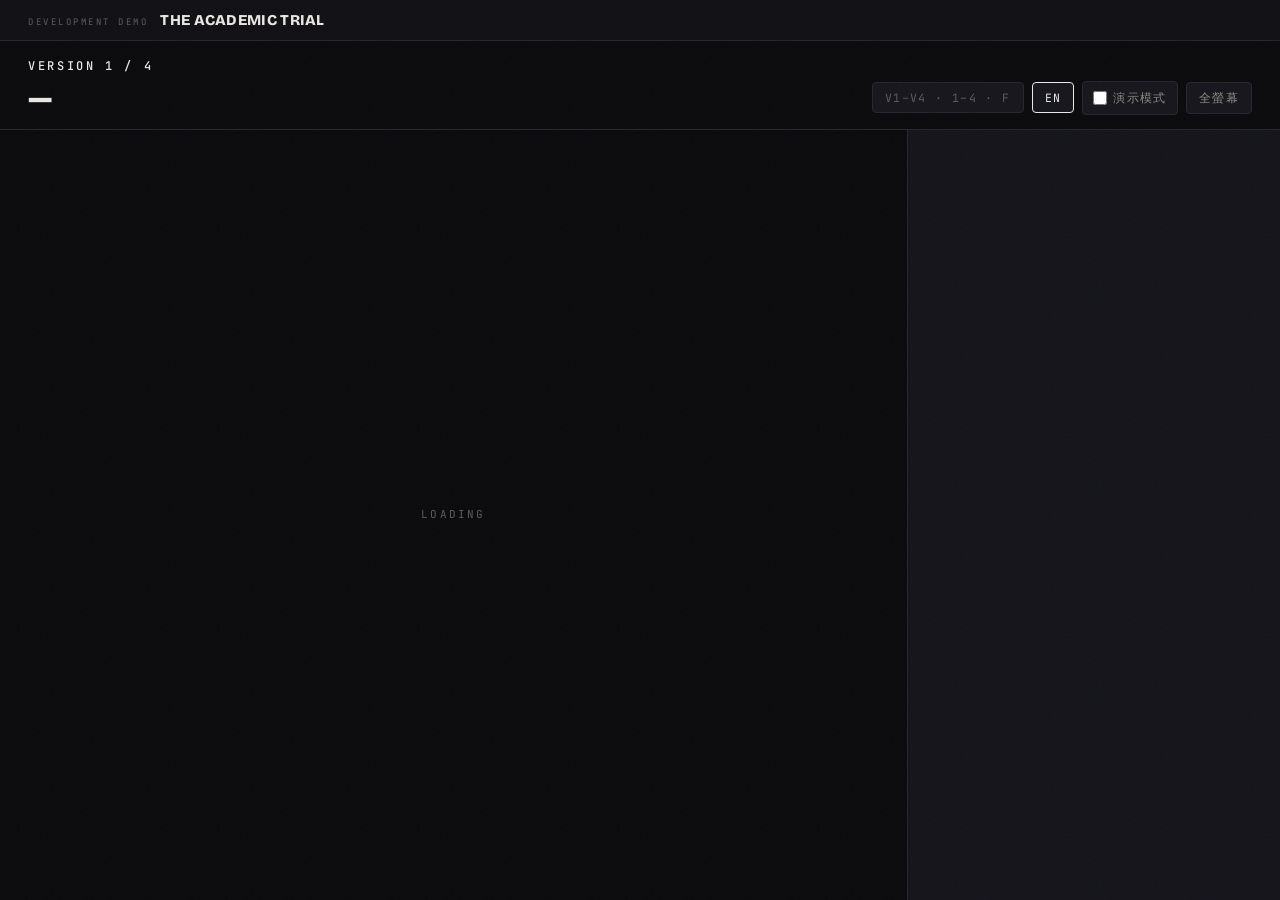
==== commit dd36146e: "v0.13: Major UI/UX overhaul + loading optimization - Root index.html: Removed growth bar (project si" ====
--- a/index.html
+++ b/index.html
@@ -26,7 +26,7 @@
 html,body{height:100%}
 body{
   background:var(--bg); color:var(--ink);
-  font-family:var(--mono); font-size:16px; line-height:1.6;
+  font-family:var(--mono); font-size:20px; line-height:1.6;
   overflow:hidden;
   -webkit-font-smoothing:antialiased;
 }
@@ -47,11 +47,11 @@
 .topbar .brand .kicker{font-size:9px;letter-spacing:.28em;color:var(--dimmer);text-transform:uppercase;white-space:nowrap}
 .topbar .brand .mark{font-family:var(--display);font-size:15px;font-weight:800;letter-spacing:.02em;white-space:nowrap}
 
-.tabs{display:flex;gap:4px;overflow-x:auto;scrollbar-width:none;padding:2px}
+.tabs{display:flex;gap:10px;overflow-x:auto;scrollbar-width:none;padding:2px}
 .tabs::-webkit-scrollbar{display:none}
 .tab{
   position:relative;flex-shrink:0;background:none;border:0;cursor:pointer;
-  border-bottom:2px solid transparent;padding:6px 12px 7px;
+  border-bottom:2px solid transparent;padding:10px 16px 11px;
   color:var(--dim);font-family:var(--mono);text-align:left;
   transition:color .18s,border-color .18s,background .18s;
   border-radius:4px 4px 0 0;
@@ -59,10 +59,10 @@
 .tab:hover{color:var(--ink);background:#191920}
 .tab.on{color:var(--ink);border-bottom-color:var(--c);background:#1a1a22}
 .tab .num{
-  display:inline;font-family:var(--display);font-size:11px;font-weight:800;
+  display:inline;font-family:var(--display);font-size:14px;font-weight:800;
   letter-spacing:.14em;color:var(--c);margin-right:7px;
 }
-.tab .nm{display:inline;font-size:13.5px;font-weight:500;white-space:nowrap}
+.tab .nm{display:inline;font-size:18px;font-weight:500;white-space:nowrap}
 .tab .ln{display:none}
 
 /* ---------- 主區 ---------- */
@@ -103,19 +103,19 @@
 
 /* ---------- 策展標籤 ---------- */
 .notes{padding:20px 24px;overflow-y:auto;background:var(--panel)}
-.notes .idx{font-family:var(--display);font-size:12px;font-weight:800;letter-spacing:.26em;color:var(--accent)}
+.notes .idx{font-family:var(--display);font-size:16px;font-weight:800;letter-spacing:.26em;color:var(--accent)}
 .notes h2{font-family:var(--display);font-size:27px;font-weight:800;letter-spacing:-.01em;margin-top:8px;line-height:1.15}
-.notes .zhname{font-family:var(--serif);font-size:15px;color:var(--dim);margin-top:5px;font-style:italic}
-.notes .lede{font-family:var(--serif);font-size:16px;line-height:1.75;color:#c8c5be;margin-top:14px;display:-webkit-box;-webkit-line-clamp:3;-webkit-box-orient:vertical;overflow:hidden}
+.notes .zhname{font-family:var(--serif);font-size:18px;color:var(--dim);margin-top:5px;font-style:italic}
+.notes .lede{font-family:var(--serif);font-size:20px;line-height:1.75;color:#c8c5be;margin-top:14px;display:-webkit-box;-webkit-line-clamp:3;-webkit-box-orient:vertical;overflow:hidden}
 
 .block{margin-top:16px;padding-top:14px;border-top:1px solid var(--line)}
-.block .h{font-size:11px;letter-spacing:.24em;color:var(--dimmer);text-transform:uppercase;margin-bottom:8px}
+.block .h{font-size:14px;letter-spacing:.24em;color:var(--dimmer);text-transform:uppercase;margin-bottom:8px}
 .block ul{list-style:none}
 .block li{
-  font-size:14px;line-height:1.7;color:#b3b0a9;padding-left:16px;position:relative;margin-bottom:5px;
+  font-size:20px;line-height:1.7;color:#b3b0a9;padding-left:16px;position:relative;margin-bottom:5px;
 }
 .block li::before{content:"—";position:absolute;left:0;color:var(--accent)}
-.block p{font-family:var(--serif);font-size:14.5px;line-height:1.8;color:#b3b0a9;display:-webkit-box;-webkit-line-clamp:4;-webkit-box-orient:vertical;overflow:hidden}
+.block p{font-family:var(--serif);font-size:20px;line-height:1.8;color:#b3b0a9;display:-webkit-box;-webkit-line-clamp:4;-webkit-box-orient:vertical;overflow:hidden}
 .block li.lesson{color:var(--accent)}
 .gap{color:#c9a0a0}
 .gap b{color:#e08a8a;font-weight:600}
@@ -123,22 +123,8 @@
 .metrics{display:grid;grid-template-columns:repeat(2,1fr);gap:1px;background:var(--line);border:1px solid var(--line);border-radius:5px;overflow:hidden}
 .metric{background:#111133;padding:12px 14px}
 .metric .v{font-family:var(--display);font-size:23px;font-weight:800;color:var(--ink);line-height:1}
-.metric .l{font-size:10.5px;letter-spacing:.16em;color:var(--dimmer);text-transform:uppercase;margin-top:5px}
+.metric .l{font-size:14px;letter-spacing:.16em;color:var(--dimmer);text-transform:uppercase;margin-top:5px}
 .metric.accent .v{color:var(--accent)}
-
-/* ---------- 成長曲線 ---------- */
-.growth{
-  border-top:1px solid var(--line);background:var(--bg2);
-  padding:14px 28px 16px;display:flex;align-items:center;gap:26px;flex-shrink:0;
-}
-.growth .cap{font-size:11px;letter-spacing:.24em;color:var(--dimmer);text-transform:uppercase;flex-shrink:0;line-height:1.7}
-.growth .cap b{display:block;color:var(--dim);letter-spacing:.06em;text-transform:none;font-size:11.5px;font-weight:400;margin-top:3px}
-.bars{flex:1;display:flex;gap:10px;align-items:flex-end;height:56px;min-width:0}
-.bar-col{flex:1;display:flex;flex-direction:column;justify-content:flex-end;height:100%;min-width:0}
-.bar-col .n{font-size:10.5px;color:var(--dim);letter-spacing:.1em;margin-bottom:3px;white-space:nowrap;overflow:hidden;text-overflow:ellipsis}
-.bar-col .b{height:0;background:var(--c);border-radius:2px 2px 0 0;transition:height 1.1s cubic-bezier(.2,.9,.3,1);position:relative}
-.bar-col .b::after{content:attr(data-v);position:absolute;top:-13px;left:0;font-size:10.5px;color:var(--c);white-space:nowrap}
-.bar-col .l{font-size:10.5px;color:var(--dimmer);margin-top:5px;letter-spacing:.08em;white-space:nowrap;overflow:hidden;text-overflow:ellipsis}
 
 /* ---------- 響應式 ---------- */
 @media(max-width:1180px){
@@ -151,7 +137,6 @@
   .masthead{padding:14px 18px 10px}
   .masthead h1{font-size:22px}
   .notes{padding:20px 18px}
-  .growth{display:none}
 }
 </style>
 </head>
@@ -192,11 +177,6 @@
       </div>
       <aside class="notes" id="notes"></aside>
     </div>
-
-    <div class="growth">
-      <div class="cap"><span data-i18n="growthCap">規模</span><b id="growthSub">各版本資料夾規模 · 含素材</b></div>
-      <div class="bars" id="bars"></div>
-    </div>
   </main>
 </div>
 
@@ -210,13 +190,13 @@
 const STAGES = [
   {
     id:'s1', num:'01', color:'var(--s1)',
-    en:{ name:'Core Loop', zh:'核心玩法', head:'A game is a loop, not a pile of features.',
+    en:{ name:'Core Loop', zh:'核心玩法', head:'The core loop: action → feedback → challenge → repeat.',
       lede:'Three shapes, one rule, thirty seconds. Not one word on screen.',
       added:['A blue dot that follows your cursor','Three red dots that spawn at the edges and chase in straight lines','Collision detection and a 30-second countdown bar','A full-screen red flash when you get caught'],
       why:'Prove the loop is alive before any art, audio or story.',
       lesson:'One takeaway: how to stay alive. What the red dots mean is never revealed — on purpose.',
       absent:'Every word, image, sound, story, score and explanation is removed.' },
-    zh:{ name:'核心玩法', zh:'Core Loop', head:'一個遊戲是一個迴圈，不是一堆功能。',
+    zh:{ name:'核心玩法', zh:'Core Loop', head:'核心迴圈：行動 → 回饋 → 挑戰 → 重複',
       lede:'三個形狀、一條規則、三十秒 —— 畫面上連一個字都沒有。',
       added:['藍色圓點跟隨游標移動','三顆紅點從邊界生成，沿直線追擊','碰撞判定 + 30 秒倒數橫條','被追到時整片泛紅'],
       why:'先證明迴圈是活的，再談美術與劇情。',
@@ -275,7 +255,7 @@
 ];
 // ★ 快取版本號：每個前端的 js/css 一改就要同步更新這裡（AGENTS.md 規定）。
 //   版本格式 {YYYYMMDD}{序號}，同日每次改動遞增。
-const BUILD = '20261008a';
+const BUILD = '20261009a';
 const PATH = {
   s1:'stages/01-core-loop/index.html',
   s2:'stages/02-game-feel/index.html',
@@ -357,20 +337,6 @@
       </div>
     </div>
   `;
-}
-
-function renderBars(){
-  const data = STAGES.map(s=>({n:s.num, l:s.lines, c:s.color, lb: lang==='zh-Hant'?'本示範重建':'reconstruction'}));
-  const max = Math.max(...data.map(d=>d.l));
-  $('bars').innerHTML = data.map(d=>`
-    <div class="bar-col" style="--c:${d.c}">
-      <div class="n">${d.l.toLocaleString()}</div>
-      <div class="b" data-h="${(d.l/max*100).toFixed(1)}" data-v="${d.l.toLocaleString()}"></div>
-      <div class="l">${d.n} · ${d.lb}</div>
-    </div>`).join('');
-  requestAnimationFrame(()=>requestAnimationFrame(()=>{
-    document.querySelectorAll('.bar-col .b').forEach(b=> b.style.height = b.dataset.h + '%');
-  }));
 }
 
 function esc(s){ return String(s).replace(/[&<>"]/g, c => ({'&':'&amp;','<':'&lt;','>':'&gt;','"':'&quot;'}[c])); }
@@ -391,7 +357,7 @@
   current = id;
   const s = STAGES.find(x=>x.id===id);
   document.documentElement.style.setProperty('--accent', s.color);
-  renderTabs(); renderNotes(s); renderBars();
+  renderTabs(); renderNotes(s);
   show(PATH[s.id]);
 }
 
@@ -401,11 +367,10 @@
   document.querySelectorAll('[data-i18n]').forEach(el=>{
     const k = el.dataset.i18n;
     const m = { brandKicker:['Development Demo','開發演示'],
-      btnFull:['Fullscreen','全螢幕'],
-      growthCap:['Scale','規模'] };
+      btnFull:['Fullscreen','全螢幕']'規模'] };
     if (m[k]) el.textContent = lang === 'zh-Hant' ? m[k][1] : m[k][0];
   });
-  $('growthSub').textContent = lang==='zh-Hant' ? '各版本資料夾規模 · 含素材' : 'Project size per version · assets included';
+  
   select(current);
 }
 
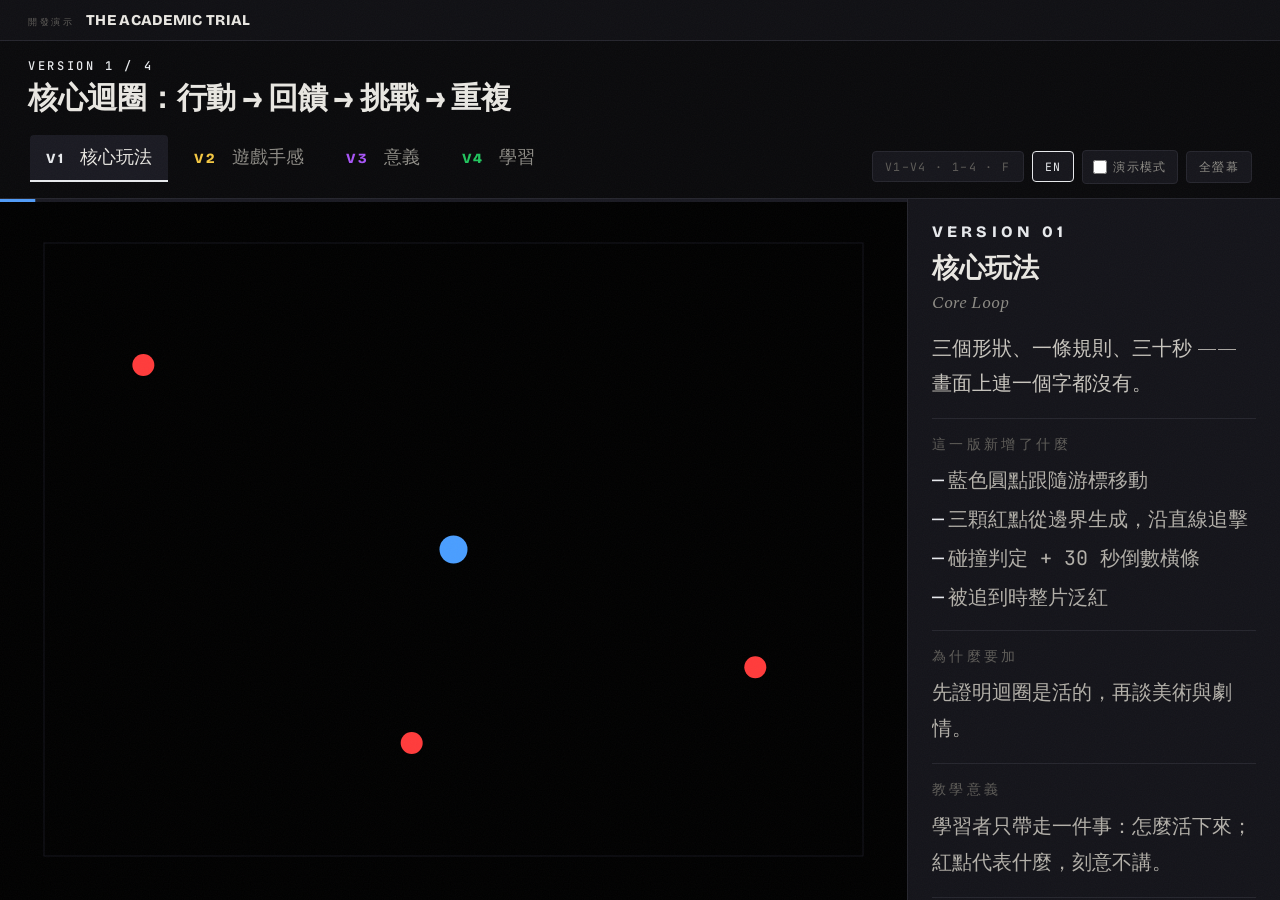
==== commit 28429f78: "fix: syntax error in applyLang() - missing comma in object literal" ====
--- a/index.html
+++ b/index.html
@@ -367,7 +367,7 @@
   document.querySelectorAll('[data-i18n]').forEach(el=>{
     const k = el.dataset.i18n;
     const m = { brandKicker:['Development Demo','開發演示'],
-      btnFull:['Fullscreen','全螢幕']'規模'] };
+      btnFull:['Fullscreen','全螢幕'] };
     if (m[k]) el.textContent = lang === 'zh-Hant' ? m[k][1] : m[k][0];
   });
   
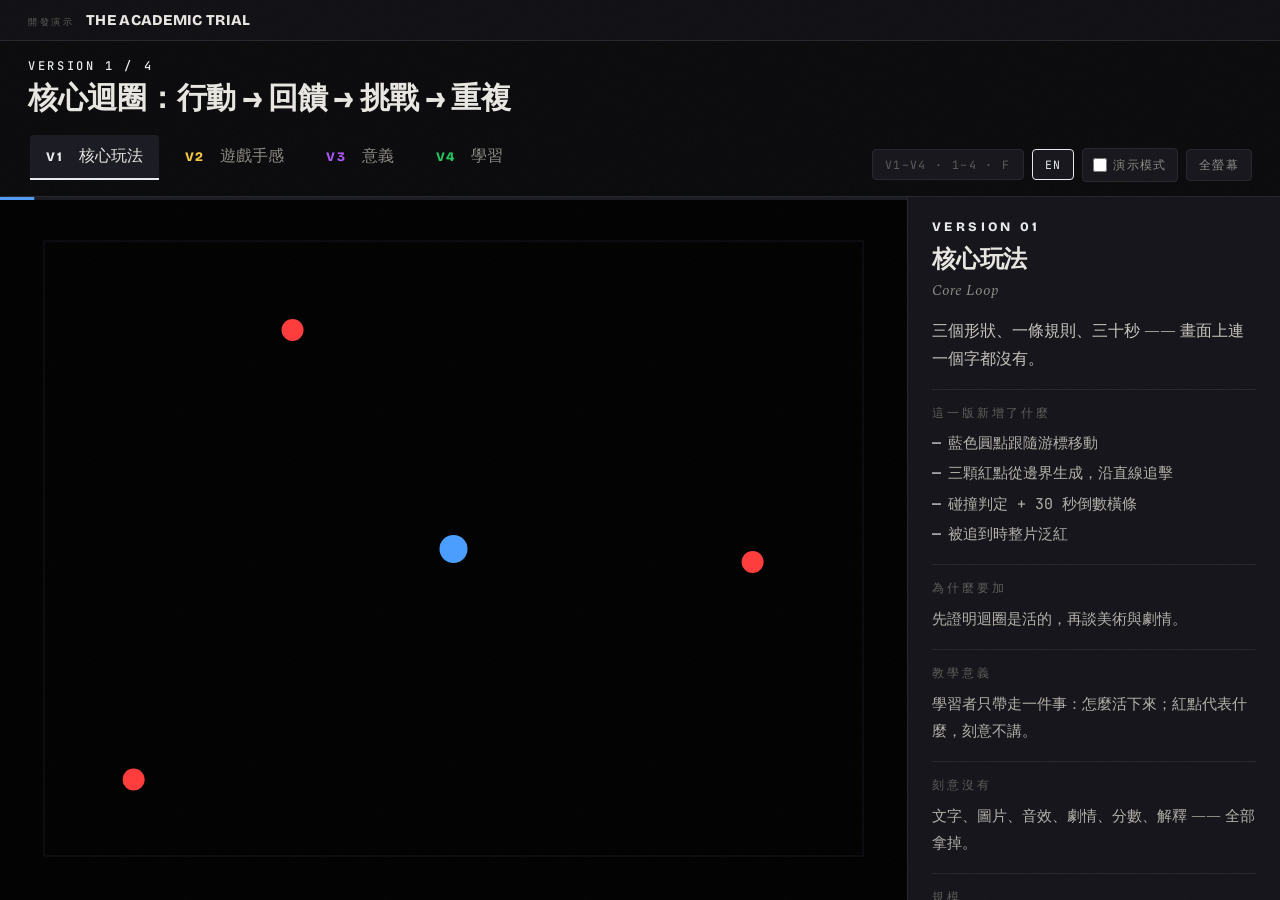
==== commit 3c023771: "v0.14: Font size normalization for presentation readability - Root index.html: Base font 20px→16px, " ====
--- a/index.html
+++ b/index.html
@@ -26,7 +26,7 @@
 html,body{height:100%}
 body{
   background:var(--bg); color:var(--ink);
-  font-family:var(--mono); font-size:20px; line-height:1.6;
+  font-family:var(--mono); font-size:16px; line-height:1.6;
   overflow:hidden;
   -webkit-font-smoothing:antialiased;
 }
@@ -59,10 +59,10 @@
 .tab:hover{color:var(--ink);background:#191920}
 .tab.on{color:var(--ink);border-bottom-color:var(--c);background:#1a1a22}
 .tab .num{
-  display:inline;font-family:var(--display);font-size:14px;font-weight:800;
+  display:inline;font-family:var(--display);font-size:13px;font-weight:800;
   letter-spacing:.14em;color:var(--c);margin-right:7px;
 }
-.tab .nm{display:inline;font-size:18px;font-weight:500;white-space:nowrap}
+.tab .nm{display:inline;font-size:16px;font-weight:500;white-space:nowrap}
 .tab .ln{display:none}
 
 /* ---------- 主區 ---------- */
@@ -103,27 +103,27 @@
 
 /* ---------- 策展標籤 ---------- */
 .notes{padding:20px 24px;overflow-y:auto;background:var(--panel)}
-.notes .idx{font-family:var(--display);font-size:16px;font-weight:800;letter-spacing:.26em;color:var(--accent)}
-.notes h2{font-family:var(--display);font-size:27px;font-weight:800;letter-spacing:-.01em;margin-top:8px;line-height:1.15}
-.notes .zhname{font-family:var(--serif);font-size:18px;color:var(--dim);margin-top:5px;font-style:italic}
-.notes .lede{font-family:var(--serif);font-size:20px;line-height:1.75;color:#c8c5be;margin-top:14px;display:-webkit-box;-webkit-line-clamp:3;-webkit-box-orient:vertical;overflow:hidden}
+.notes .idx{font-family:var(--display);font-size:13px;font-weight:800;letter-spacing:.26em;color:var(--accent)}
+.notes h2{font-family:var(--display);font-size:24px;font-weight:800;letter-spacing:-.01em;margin-top:8px;line-height:1.15}
+.notes .zhname{font-family:var(--serif);font-size:15px;color:var(--dim);margin-top:5px;font-style:italic}
+.notes .lede{font-family:var(--serif);font-size:16px;line-height:1.75;color:#c8c5be;margin-top:14px;display:-webkit-box;-webkit-line-clamp:3;-webkit-box-orient:vertical;overflow:hidden}
 
 .block{margin-top:16px;padding-top:14px;border-top:1px solid var(--line)}
-.block .h{font-size:14px;letter-spacing:.24em;color:var(--dimmer);text-transform:uppercase;margin-bottom:8px}
+.block .h{font-size:12px;letter-spacing:.24em;color:var(--dimmer);text-transform:uppercase;margin-bottom:8px}
 .block ul{list-style:none}
 .block li{
-  font-size:20px;line-height:1.7;color:#b3b0a9;padding-left:16px;position:relative;margin-bottom:5px;
+  font-size:15px;line-height:1.7;color:#b3b0a9;padding-left:16px;position:relative;margin-bottom:5px;
 }
 .block li::before{content:"—";position:absolute;left:0;color:var(--accent)}
-.block p{font-family:var(--serif);font-size:20px;line-height:1.8;color:#b3b0a9;display:-webkit-box;-webkit-line-clamp:4;-webkit-box-orient:vertical;overflow:hidden}
+.block p{font-family:var(--serif);font-size:15px;line-height:1.8;color:#b3b0a9;display:-webkit-box;-webkit-line-clamp:4;-webkit-box-orient:vertical;overflow:hidden}
 .block li.lesson{color:var(--accent)}
 .gap{color:#c9a0a0}
 .gap b{color:#e08a8a;font-weight:600}
 
 .metrics{display:grid;grid-template-columns:repeat(2,1fr);gap:1px;background:var(--line);border:1px solid var(--line);border-radius:5px;overflow:hidden}
 .metric{background:#111133;padding:12px 14px}
-.metric .v{font-family:var(--display);font-size:23px;font-weight:800;color:var(--ink);line-height:1}
-.metric .l{font-size:14px;letter-spacing:.16em;color:var(--dimmer);text-transform:uppercase;margin-top:5px}
+.metric .v{font-family:var(--display);font-size:20px;font-weight:800;color:var(--ink);line-height:1}
+.metric .l{font-size:12px;letter-spacing:.16em;color:var(--dimmer);text-transform:uppercase;margin-top:5px}
 .metric.accent .v{color:var(--accent)}
 
 /* ---------- 響應式 ---------- */
@@ -255,7 +255,7 @@
 ];
 // ★ 快取版本號：每個前端的 js/css 一改就要同步更新這裡（AGENTS.md 規定）。
 //   版本格式 {YYYYMMDD}{序號}，同日每次改動遞增。
-const BUILD = '20261009a';
+const BUILD = '20261010a';
 const PATH = {
   s1:'stages/01-core-loop/index.html',
   s2:'stages/02-game-feel/index.html',
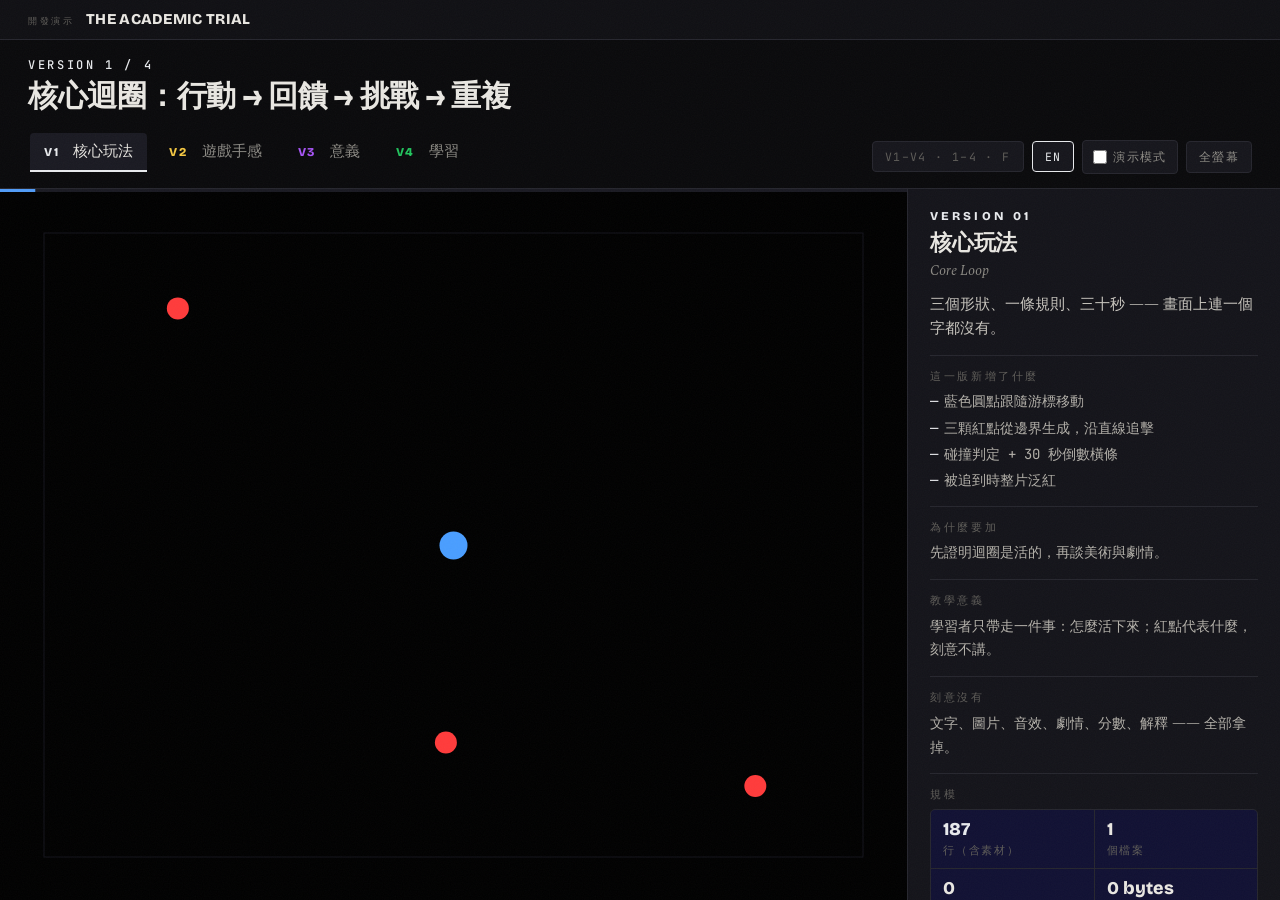
==== commit ae971cd5: "v0.15: Font size 15px base + line-height 1.5, role select layout fix - Root index.html: base 15px, l" ====
--- a/index.html
+++ b/index.html
@@ -26,7 +26,7 @@
 html,body{height:100%}
 body{
   background:var(--bg); color:var(--ink);
-  font-family:var(--mono); font-size:16px; line-height:1.6;
+  font-family:var(--mono); font-size:15px; line-height:1.5;
   overflow:hidden;
   -webkit-font-smoothing:antialiased;
 }
@@ -47,11 +47,11 @@
 .topbar .brand .kicker{font-size:9px;letter-spacing:.28em;color:var(--dimmer);text-transform:uppercase;white-space:nowrap}
 .topbar .brand .mark{font-family:var(--display);font-size:15px;font-weight:800;letter-spacing:.02em;white-space:nowrap}
 
-.tabs{display:flex;gap:10px;overflow-x:auto;scrollbar-width:none;padding:2px}
+.tabs{display:flex;gap:8px;overflow-x:auto;scrollbar-width:none;padding:2px}
 .tabs::-webkit-scrollbar{display:none}
 .tab{
   position:relative;flex-shrink:0;background:none;border:0;cursor:pointer;
-  border-bottom:2px solid transparent;padding:10px 16px 11px;
+  border-bottom:2px solid transparent;padding:8px 14px 9px;
   color:var(--dim);font-family:var(--mono);text-align:left;
   transition:color .18s,border-color .18s,background .18s;
   border-radius:4px 4px 0 0;
@@ -59,10 +59,10 @@
 .tab:hover{color:var(--ink);background:#191920}
 .tab.on{color:var(--ink);border-bottom-color:var(--c);background:#1a1a22}
 .tab .num{
-  display:inline;font-family:var(--display);font-size:13px;font-weight:800;
-  letter-spacing:.14em;color:var(--c);margin-right:7px;
-}
-.tab .nm{display:inline;font-size:16px;font-weight:500;white-space:nowrap}
+  display:inline;font-family:var(--display);font-size:12px;font-weight:800;
+  letter-spacing:.14em;color:var(--c);margin-right:6px;
+}
+.tab .nm{display:inline;font-size:15px;font-weight:500;white-space:nowrap}
 .tab .ln{display:none}
 
 /* ---------- 主區 ---------- */
@@ -102,28 +102,28 @@
 .viewport .cover.tip{pointer-events:none;opacity:.96}
 
 /* ---------- 策展標籤 ---------- */
-.notes{padding:20px 24px;overflow-y:auto;background:var(--panel)}
-.notes .idx{font-family:var(--display);font-size:13px;font-weight:800;letter-spacing:.26em;color:var(--accent)}
-.notes h2{font-family:var(--display);font-size:24px;font-weight:800;letter-spacing:-.01em;margin-top:8px;line-height:1.15}
-.notes .zhname{font-family:var(--serif);font-size:15px;color:var(--dim);margin-top:5px;font-style:italic}
-.notes .lede{font-family:var(--serif);font-size:16px;line-height:1.75;color:#c8c5be;margin-top:14px;display:-webkit-box;-webkit-line-clamp:3;-webkit-box-orient:vertical;overflow:hidden}
-
-.block{margin-top:16px;padding-top:14px;border-top:1px solid var(--line)}
-.block .h{font-size:12px;letter-spacing:.24em;color:var(--dimmer);text-transform:uppercase;margin-bottom:8px}
+.notes{padding:18px 22px;overflow-y:auto;background:var(--panel)}
+.notes .idx{font-family:var(--display);font-size:12px;font-weight:800;letter-spacing:.26em;color:var(--accent)}
+.notes h2{font-family:var(--display);font-size:22px;font-weight:800;letter-spacing:-.01em;margin-top:6px;line-height:1.15}
+.notes .zhname{font-family:var(--serif);font-size:14px;color:var(--dim);margin-top:4px;font-style:italic}
+.notes .lede{font-family:var(--serif);font-size:15px;line-height:1.6;color:#c8c5be;margin-top:12px;display:-webkit-box;-webkit-line-clamp:3;-webkit-box-orient:vertical;overflow:hidden}
+
+.block{margin-top:14px;padding-top:12px;border-top:1px solid var(--line)}
+.block .h{font-size:11px;letter-spacing:.24em;color:var(--dimmer);text-transform:uppercase;margin-bottom:6px}
 .block ul{list-style:none}
 .block li{
-  font-size:15px;line-height:1.7;color:#b3b0a9;padding-left:16px;position:relative;margin-bottom:5px;
+  font-size:14px;line-height:1.6;color:#b3b0a9;padding-left:14px;position:relative;margin-bottom:4px;
 }
 .block li::before{content:"—";position:absolute;left:0;color:var(--accent)}
-.block p{font-family:var(--serif);font-size:15px;line-height:1.8;color:#b3b0a9;display:-webkit-box;-webkit-line-clamp:4;-webkit-box-orient:vertical;overflow:hidden}
+.block p{font-family:var(--serif);font-size:14px;line-height:1.7;color:#b3b0a9;display:-webkit-box;-webkit-line-clamp:4;-webkit-box-orient:vertical;overflow:hidden}
 .block li.lesson{color:var(--accent)}
 .gap{color:#c9a0a0}
 .gap b{color:#e08a8a;font-weight:600}
 
 .metrics{display:grid;grid-template-columns:repeat(2,1fr);gap:1px;background:var(--line);border:1px solid var(--line);border-radius:5px;overflow:hidden}
-.metric{background:#111133;padding:12px 14px}
-.metric .v{font-family:var(--display);font-size:20px;font-weight:800;color:var(--ink);line-height:1}
-.metric .l{font-size:12px;letter-spacing:.16em;color:var(--dimmer);text-transform:uppercase;margin-top:5px}
+.metric{background:#111133;padding:10px 12px}
+.metric .v{font-family:var(--display);font-size:18px;font-weight:800;color:var(--ink);line-height:1}
+.metric .l{font-size:11px;letter-spacing:.16em;color:var(--dimmer);text-transform:uppercase;margin-top:4px}
 .metric.accent .v{color:var(--accent)}
 
 /* ---------- 響應式 ---------- */
@@ -133,10 +133,10 @@
   .viewport{border-right:0;border-bottom:1px solid var(--line)}
 }
 @media(max-width:860px){
-  .topbar{padding:8px 18px}
-  .masthead{padding:14px 18px 10px}
-  .masthead h1{font-size:22px}
-  .notes{padding:20px 18px}
+  .topbar{padding:6px 16px}
+  .masthead{padding:12px 16px 8px}
+  .masthead h1{font-size:20px}
+  .notes{padding:18px 16px}
 }
 </style>
 </head>
@@ -255,7 +255,7 @@
 ];
 // ★ 快取版本號：每個前端的 js/css 一改就要同步更新這裡（AGENTS.md 規定）。
 //   版本格式 {YYYYMMDD}{序號}，同日每次改動遞增。
-const BUILD = '20261010a';
+const BUILD = '20261010b';
 const PATH = {
   s1:'stages/01-core-loop/index.html',
   s2:'stages/02-game-feel/index.html',
